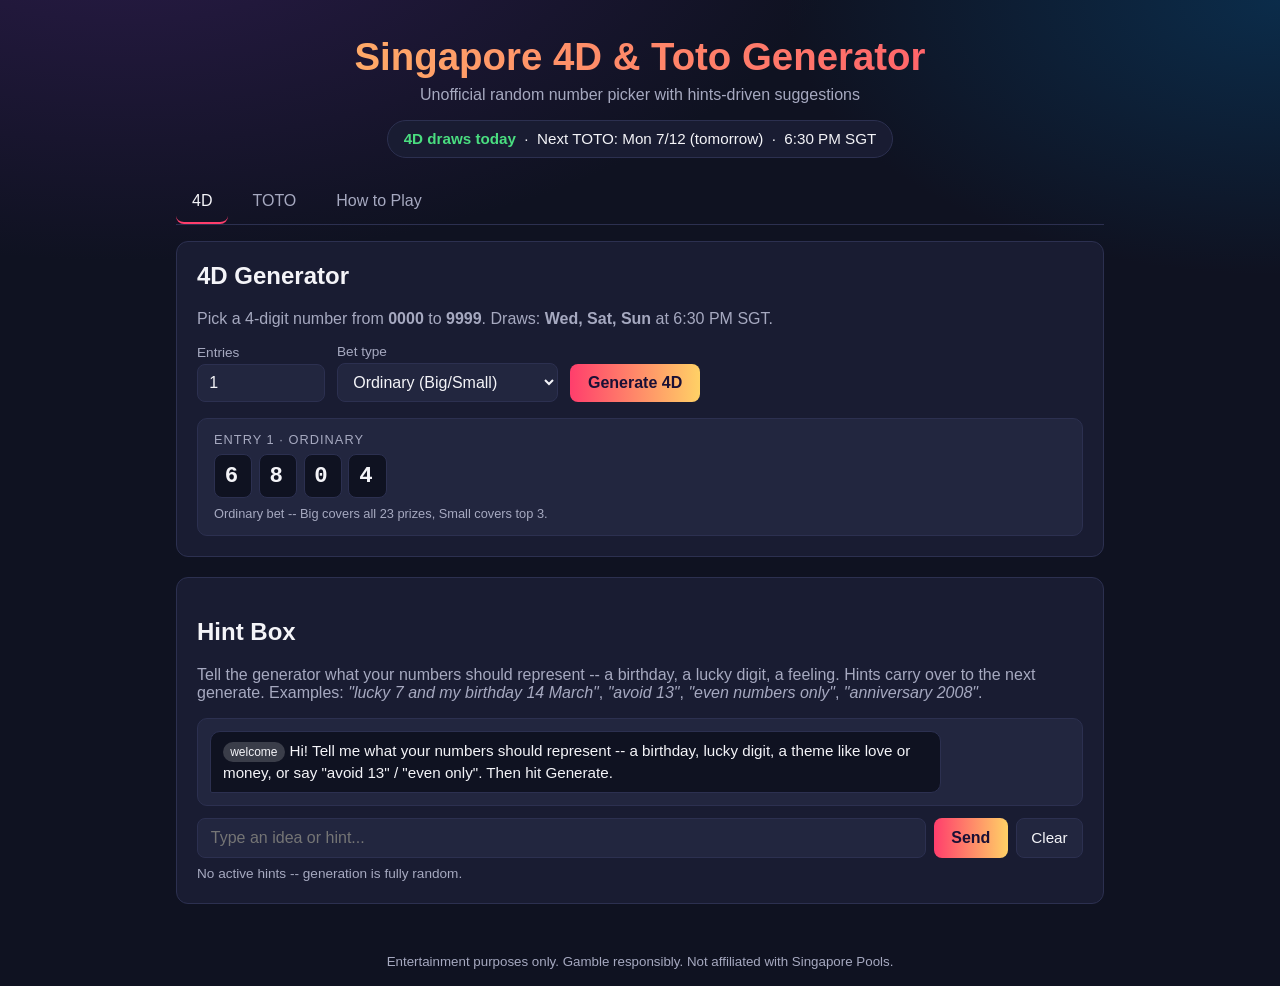
==== index.html @ f5177030 "Add Singapore 4D and Toto number generator Static web app (HTML/CSS/JS) that generates randomised 4D" ====
<!DOCTYPE html>
<html lang="en">
<head>
  <meta charset="UTF-8" />
  <meta name="viewport" content="width=device-width, initial-scale=1.0" />
  <title>SG 4D & Toto Number Generator</title>
  <link rel="stylesheet" href="styles.css" />
</head>
<body>
  <header class="hero">
    <h1>Singapore 4D & Toto Generator</h1>
    <p class="subtitle">Unofficial random number picker with hints-driven suggestions</p>
    <div id="draw-reminder" class="draw-reminder" aria-live="polite"></div>
  </header>

  <main class="container">
    <nav class="tabs" role="tablist">
      <button class="tab active" data-tab="four-d" role="tab" aria-selected="true">4D</button>
      <button class="tab" data-tab="toto" role="tab" aria-selected="false">TOTO</button>
      <button class="tab" data-tab="rules" role="tab" aria-selected="false">How to Play</button>
    </nav>

    <section id="four-d" class="panel active" role="tabpanel">
      <h2>4D Generator</h2>
      <p class="panel-desc">
        Pick a 4-digit number from <strong>0000</strong> to <strong>9999</strong>.
        Draws: <strong>Wed, Sat, Sun</strong> at 6:30 PM SGT.
      </p>

      <div class="controls">
        <label>
          Entries
          <input id="fourd-count" type="number" min="1" max="12" value="1" />
        </label>
        <label>
          Bet type
          <select id="fourd-bettype">
            <option value="ordinary">Ordinary (Big/Small)</option>
            <option value="ibet">iBet (all permutations)</option>
            <option value="roll">4D Roll (one rolling digit)</option>
            <option value="system">System Entry (24 perms)</option>
          </select>
        </label>
        <button id="fourd-generate" class="primary">Generate 4D</button>
      </div>

      <div id="fourd-results" class="results" aria-live="polite"></div>
    </section>

    <section id="toto" class="panel" role="tabpanel">
      <h2>Toto Generator</h2>
      <p class="panel-desc">
        Pick <strong>6 numbers</strong> from <strong>1 to 49</strong>. A 7th
        "additional number" is drawn for prize tiers.
        Draws: <strong>Mon, Thu</strong> at 6:30 PM SGT.
      </p>

      <div class="controls">
        <label>
          Boards
          <input id="toto-count" type="number" min="1" max="10" value="1" />
        </label>
        <label>
          Entry type
          <select id="toto-bettype">
            <option value="6">Ordinary (6 numbers)</option>
            <option value="7">System 7</option>
            <option value="8">System 8</option>
            <option value="9">System 9</option>
            <option value="10">System 10</option>
            <option value="11">System 11</option>
            <option value="12">System 12</option>
          </select>
        </label>
        <button id="toto-generate" class="primary">Generate Toto</button>
      </div>

      <div id="toto-results" class="results" aria-live="polite"></div>
    </section>

    <section id="rules" class="panel" role="tabpanel">
      <h2>How to Play</h2>

      <article>
        <h3>4D</h3>
        <ul>
          <li>Choose any 4-digit number from 0000 to 9999.</li>
          <li>Minimum bet: S$1 per entry.</li>
          <li>Each draw picks 23 winning numbers: 1st, 2nd, 3rd, 10 Starter, 10 Consolation.</li>
          <li>
            Bet types: <em>Ordinary</em> (Big covers all 23 prizes; Small covers top 3),
            <em>iBet</em> (wins if any permutation matches),
            <em>4D Roll</em> (one digit is a wildcard 0-9),
            <em>System Entry</em> (all 24 permutations of 4 unique digits).
          </li>
          <li>Draws: Wednesday, Saturday, Sunday at 6:30 PM.</li>
        </ul>
      </article>

      <article>
        <h3>Toto</h3>
        <ul>
          <li>Pick 6 numbers from 1 to 49. Minimum bet: S$1.</li>
          <li>Each draw: 6 winning numbers plus 1 additional number (for Groups 2 & 5).</li>
          <li>
            System entries: pick 7-12 numbers to cover every 6-number combination from
            your set (higher cost, higher coverage).
          </li>
          <li>System Roll: pick 5 numbers plus a rolling wildcard.</li>
          <li>Draws: Monday and Thursday at 6:30 PM.</li>
        </ul>
      </article>

      <p class="disclaimer">
        This tool is for entertainment only. It is not affiliated with Singapore Pools.
        Please gamble responsibly.
      </p>
    </section>

    <section class="chat-section">
      <h2>Hint Box</h2>
      <p class="panel-desc">
        Tell the generator what your numbers should represent -- a birthday, a
        lucky digit, a feeling. Hints carry over to the next generate.
        Examples: <em>"lucky 7 and my birthday 14 March"</em>, <em>"avoid 13"</em>,
        <em>"even numbers only"</em>, <em>"anniversary 2008"</em>.
      </p>
      <div id="chat-log" class="chat-log" aria-live="polite"></div>
      <form id="chat-form" class="chat-form">
        <input id="chat-input" type="text" placeholder="Type an idea or hint..." autocomplete="off" />
        <button type="submit" class="primary">Send</button>
        <button type="button" id="chat-clear">Clear</button>
      </form>
      <div id="chat-state" class="chat-state"></div>
    </section>
  </main>

  <footer class="footer">
    <small>Entertainment purposes only. Gamble responsibly. Not affiliated with Singapore Pools.</small>
  </footer>

  <script src="app.js"></script>
</body>
</html>
---- styles.css ----
:root {
  --bg: #0f1221;
  --panel: #191c32;
  --panel-2: #22263f;
  --accent: #ff3e6c;
  --accent-2: #ffd166;
  --text: #f4f4f8;
  --muted: #a6a9c0;
  --border: #2c3050;
  --good: #4ade80;
}

* { box-sizing: border-box; }

body {
  margin: 0;
  font-family: -apple-system, BlinkMacSystemFont, "Segoe UI", Roboto,
    "Helvetica Neue", Arial, sans-serif;
  background: radial-gradient(1200px 600px at 10% -10%, #2a1b48 0%, transparent 60%),
              radial-gradient(900px 500px at 100% 0%, #0b2c4a 0%, transparent 55%),
              var(--bg);
  color: var(--text);
  min-height: 100vh;
}

.hero {
  padding: 2.2rem 1.5rem 1.4rem;
  text-align: center;
}

.hero h1 {
  margin: 0 0 .4rem;
  font-size: clamp(1.6rem, 3vw, 2.4rem);
  background: linear-gradient(90deg, var(--accent-2), var(--accent));
  -webkit-background-clip: text;
  background-clip: text;
  color: transparent;
}

.subtitle {
  color: var(--muted);
  margin: 0;
}

.draw-reminder {
  margin-top: 1rem;
  display: inline-block;
  padding: .6rem 1rem;
  background: var(--panel);
  border: 1px solid var(--border);
  border-radius: 999px;
  color: var(--text);
  font-size: .95rem;
}

.draw-reminder .hot {
  color: var(--good);
  font-weight: 700;
}

.container {
  max-width: 960px;
  margin: 0 auto;
  padding: 0 1rem 2rem;
}

.tabs {
  display: flex;
  gap: .5rem;
  margin-bottom: 1rem;
  border-bottom: 1px solid var(--border);
}

.tab {
  background: transparent;
  border: 0;
  color: var(--muted);
  padding: .75rem 1rem;
  cursor: pointer;
  font-size: 1rem;
  border-bottom: 2px solid transparent;
  transition: color .15s, border-color .15s;
}

.tab.active {
  color: var(--text);
  border-bottom-color: var(--accent);
}

.tab:hover { color: var(--text); }

.panel {
  display: none;
  background: var(--panel);
  border: 1px solid var(--border);
  border-radius: 12px;
  padding: 1.25rem;
  margin-bottom: 1.25rem;
}

.panel.active { display: block; }

.panel h2 { margin-top: 0; }

.panel-desc {
  color: var(--muted);
  margin-top: 0;
}

.controls {
  display: flex;
  flex-wrap: wrap;
  gap: .75rem;
  align-items: end;
  margin: 1rem 0;
}

.controls label {
  display: flex;
  flex-direction: column;
  font-size: .85rem;
  color: var(--muted);
  gap: .25rem;
}

.controls input,
.controls select {
  background: var(--panel-2);
  color: var(--text);
  border: 1px solid var(--border);
  border-radius: 8px;
  padding: .55rem .7rem;
  font-size: 1rem;
  min-width: 8rem;
}

button.primary {
  background: linear-gradient(90deg, var(--accent), var(--accent-2));
  color: #1a1035;
  font-weight: 700;
  border: 0;
  border-radius: 8px;
  padding: .6rem 1.1rem;
  cursor: pointer;
  font-size: 1rem;
  transition: transform .08s;
}

button.primary:hover { transform: translateY(-1px); }

button {
  background: var(--panel-2);
  color: var(--text);
  border: 1px solid var(--border);
  border-radius: 8px;
  padding: .55rem .9rem;
  cursor: pointer;
  font-size: .95rem;
}

.results {
  margin-top: 1rem;
  display: flex;
  flex-direction: column;
  gap: .75rem;
}

.entry {
  background: var(--panel-2);
  border: 1px solid var(--border);
  border-radius: 10px;
  padding: .85rem 1rem;
}

.entry-label {
  font-size: .8rem;
  color: var(--muted);
  text-transform: uppercase;
  letter-spacing: .08em;
  margin-bottom: .4rem;
}

.numbers {
  display: flex;
  flex-wrap: wrap;
  gap: .4rem;
  align-items: center;
}

.ball {
  display: inline-flex;
  align-items: center;
  justify-content: center;
  width: 2.4rem;
  height: 2.4rem;
  border-radius: 50%;
  background: radial-gradient(circle at 30% 30%, #ffd7a1, var(--accent-2));
  color: #2a1a00;
  font-weight: 700;
  font-size: 1rem;
  box-shadow: 0 2px 6px rgba(0,0,0,.3);
}

.ball.additional {
  background: radial-gradient(circle at 30% 30%, #ffb3c7, var(--accent));
  color: #fff;
}

.digit-box {
  display: inline-flex;
  align-items: center;
  justify-content: center;
  min-width: 2.4rem;
  height: 2.8rem;
  border-radius: 8px;
  background: var(--bg);
  border: 1px solid var(--border);
  font-family: "SF Mono", Consolas, monospace;
  font-weight: 700;
  font-size: 1.4rem;
  padding: 0 .5rem;
  letter-spacing: .15em;
}

.meta {
  font-size: .8rem;
  color: var(--muted);
  margin-top: .5rem;
}

article {
  margin-bottom: 1rem;
}
article h3 {
  margin-bottom: .3rem;
  color: var(--accent-2);
}
article ul { margin-top: .3rem; }
article li { margin-bottom: .25rem; color: #d6d8e6; }

.disclaimer {
  color: var(--muted);
  font-style: italic;
  border-left: 3px solid var(--accent);
  padding-left: .75rem;
}

.chat-section {
  background: var(--panel);
  border: 1px solid var(--border);
  border-radius: 12px;
  padding: 1.25rem;
}

.chat-log {
  max-height: 260px;
  overflow-y: auto;
  background: var(--panel-2);
  border: 1px solid var(--border);
  border-radius: 10px;
  padding: .75rem;
  margin: .75rem 0;
  display: flex;
  flex-direction: column;
  gap: .5rem;
}

.chat-msg {
  padding: .5rem .75rem;
  border-radius: 10px;
  max-width: 85%;
  line-height: 1.4;
  font-size: .95rem;
}

.chat-msg.user {
  background: var(--accent);
  color: #fff;
  align-self: flex-end;
  border-bottom-right-radius: 2px;
}

.chat-msg.bot {
  background: var(--bg);
  border: 1px solid var(--border);
  color: var(--text);
  align-self: flex-start;
  border-bottom-left-radius: 2px;
}

.chat-msg .tag {
  display: inline-block;
  background: rgba(255,255,255,.18);
  padding: .1rem .45rem;
  border-radius: 999px;
  font-size: .75rem;
  margin-right: .3rem;
}

.chat-form {
  display: flex;
  gap: .5rem;
}

.chat-form input {
  flex: 1;
  background: var(--panel-2);
  color: var(--text);
  border: 1px solid var(--border);
  border-radius: 8px;
  padding: .65rem .8rem;
  font-size: 1rem;
}

.chat-state {
  margin-top: .5rem;
  color: var(--muted);
  font-size: .85rem;
  min-height: 1.2em;
}

.footer {
  text-align: center;
  color: var(--muted);
  padding: 1rem;
}

@media (max-width: 520px) {
  .controls label { flex: 1 1 45%; min-width: 0; }
  .controls input, .controls select { min-width: 0; width: 100%; }
  .ball { width: 2.1rem; height: 2.1rem; font-size: .9rem; }
  .digit-box { font-size: 1.2rem; min-width: 2rem; }
}
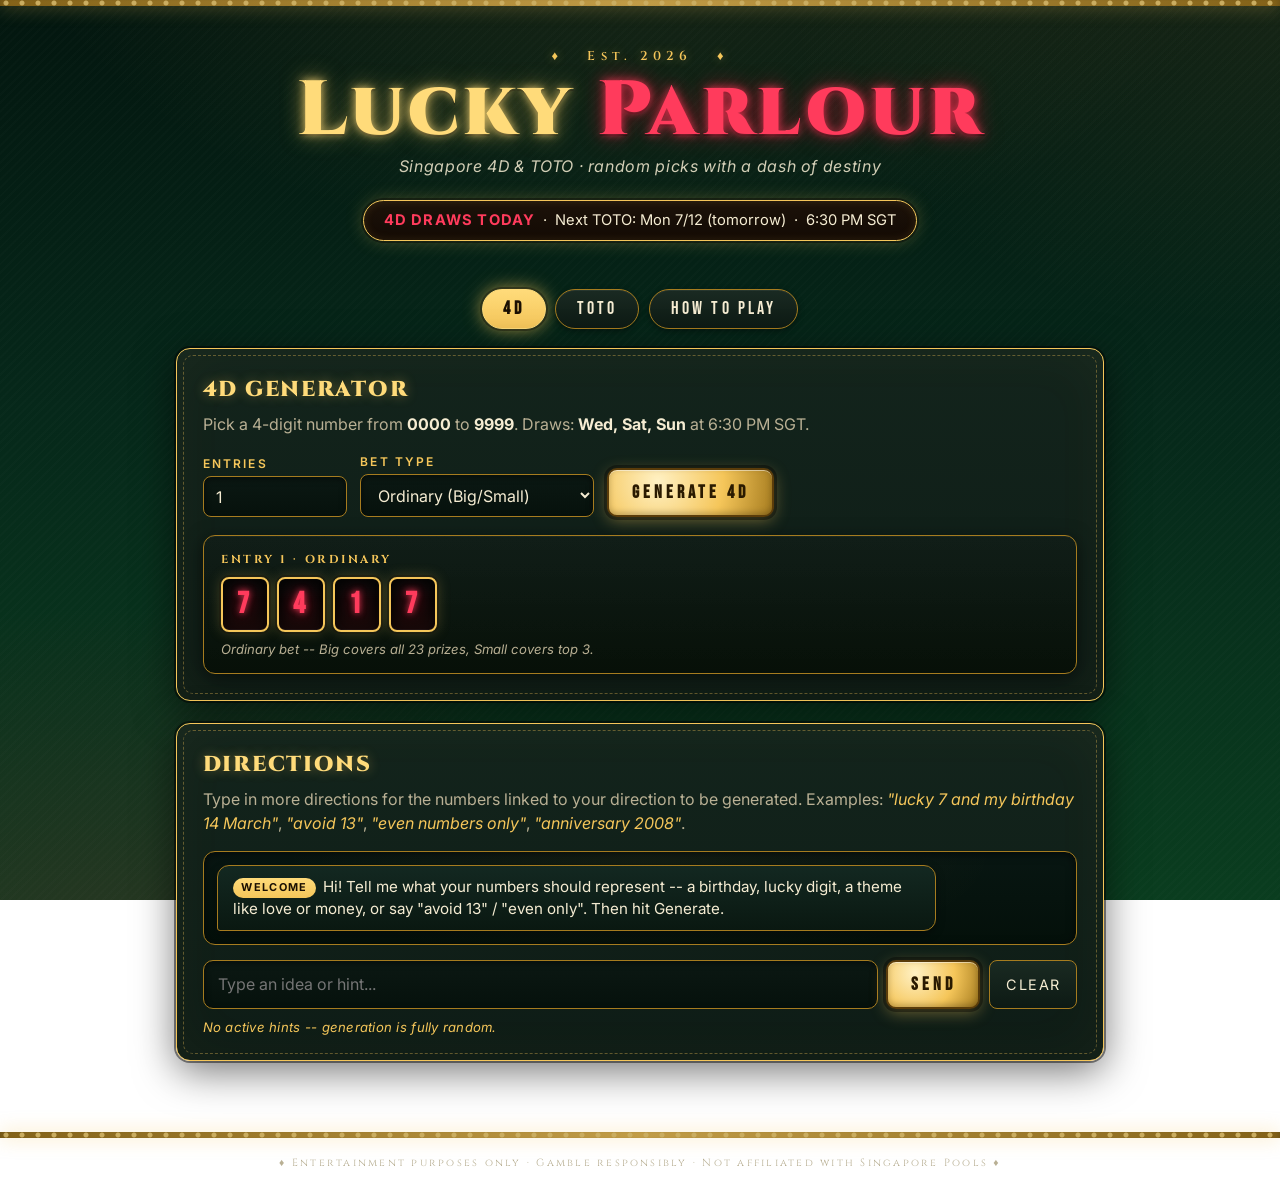
==== commit ee01b652: "Restyle with casino theme and rename Hint Box to Directions - Deep felt-green + gold-trim card panel" ====
--- a/index.html
+++ b/index.html
@@ -3,14 +3,22 @@
 <head>
   <meta charset="UTF-8" />
   <meta name="viewport" content="width=device-width, initial-scale=1.0" />
-  <title>SG 4D & Toto Number Generator</title>
+  <title>Lucky Parlour &middot; SG 4D & Toto</title>
+  <link rel="preconnect" href="https://fonts.googleapis.com" />
+  <link rel="preconnect" href="https://fonts.gstatic.com" crossorigin />
+  <link href="https://fonts.googleapis.com/css2?family=Cinzel:wght@600;700;900&family=Bebas+Neue&family=Inter:wght@400;500;700&display=swap" rel="stylesheet" />
   <link rel="stylesheet" href="styles.css" />
 </head>
 <body>
+  <div class="marquee-border top"></div>
+
   <header class="hero">
-    <h1>Singapore 4D & Toto Generator</h1>
-    <p class="subtitle">Unofficial random number picker with hints-driven suggestions</p>
-    <div id="draw-reminder" class="draw-reminder" aria-live="polite"></div>
+    <div class="hero-inner">
+      <div class="hero-eyebrow">&#9830; &nbsp; Est. 2026 &nbsp; &#9830;</div>
+      <h1><span class="glow-gold">Lucky</span> <span class="glow-red">Parlour</span></h1>
+      <p class="subtitle">Singapore 4D &amp; TOTO &middot; random picks with a dash of destiny</p>
+      <div id="draw-reminder" class="draw-reminder" aria-live="polite"></div>
+    </div>
   </header>
 
   <main class="container">
@@ -118,10 +126,9 @@
     </section>
 
     <section class="chat-section">
-      <h2>Hint Box</h2>
+      <h2>Directions</h2>
       <p class="panel-desc">
-        Tell the generator what your numbers should represent -- a birthday, a
-        lucky digit, a feeling. Hints carry over to the next generate.
+        Type in more directions for the numbers linked to your direction to be generated.
         Examples: <em>"lucky 7 and my birthday 14 March"</em>, <em>"avoid 13"</em>,
         <em>"even numbers only"</em>, <em>"anniversary 2008"</em>.
       </p>
@@ -135,8 +142,10 @@
     </section>
   </main>
 
+  <div class="marquee-border bottom"></div>
+
   <footer class="footer">
-    <small>Entertainment purposes only. Gamble responsibly. Not affiliated with Singapore Pools.</small>
+    <small>&#9830; Entertainment purposes only &middot; Gamble responsibly &middot; Not affiliated with Singapore Pools &#9830;</small>
   </footer>
 
   <script src="app.js"></script>
--- a/styles.css
+++ b/styles.css
@@ -1,333 +1,560 @@
+/* Lucky Parlour -- casino-styled theme */
+
 :root {
-  --bg: #0f1221;
-  --panel: #191c32;
-  --panel-2: #22263f;
-  --accent: #ff3e6c;
-  --accent-2: #ffd166;
-  --text: #f4f4f8;
-  --muted: #a6a9c0;
-  --border: #2c3050;
-  --good: #4ade80;
+  --felt-1: #0a3d1f;
+  --felt-2: #06281a;
+  --felt-3: #03160f;
+  --night: #0a0a0f;
+  --card: #13241c;
+  --card-2: #0e1c16;
+  --gold: #f5c65a;
+  --gold-bright: #ffdb7a;
+  --gold-deep: #a67c1f;
+  --red: #c8102e;
+  --red-bright: #ff3b5c;
+  --cream: #f5ecd2;
+  --text: #f6efd8;
+  --muted: #b9b094;
+  --border: rgba(245, 198, 90, 0.35);
 }
 
 * { box-sizing: border-box; }
+
+html, body { height: 100%; }
 
 body {
   margin: 0;
-  font-family: -apple-system, BlinkMacSystemFont, "Segoe UI", Roboto,
-    "Helvetica Neue", Arial, sans-serif;
-  background: radial-gradient(1200px 600px at 10% -10%, #2a1b48 0%, transparent 60%),
-              radial-gradient(900px 500px at 100% 0%, #0b2c4a 0%, transparent 55%),
-              var(--bg);
+  font-family: "Inter", -apple-system, BlinkMacSystemFont, "Segoe UI", Roboto, sans-serif;
   color: var(--text);
   min-height: 100vh;
-}
-
+  background:
+    radial-gradient(1200px 800px at 50% -20%, rgba(245,198,90,0.12) 0%, transparent 55%),
+    radial-gradient(1000px 700px at 10% 110%, rgba(200,16,46,0.18) 0%, transparent 55%),
+    radial-gradient(900px 600px at 100% 0%, rgba(245,198,90,0.08) 0%, transparent 55%),
+    repeating-linear-gradient(135deg, rgba(255,255,255,0.012) 0 2px, transparent 2px 6px),
+    linear-gradient(180deg, var(--felt-3) 0%, var(--felt-2) 45%, var(--felt-1) 100%);
+  background-attachment: fixed;
+}
+
+/* ---- Marquee / neon light border ---- */
+.marquee-border {
+  position: relative;
+  height: 6px;
+  background:
+    radial-gradient(circle at 6px 3px, var(--gold-bright) 0 2px, transparent 3px) 0 0 / 16px 6px repeat-x,
+    linear-gradient(90deg, var(--gold-deep), var(--gold), var(--gold-deep));
+  box-shadow: 0 0 18px rgba(245,198,90,0.5), inset 0 0 10px rgba(0,0,0,0.4);
+  animation: blink 1.6s infinite linear;
+}
+.marquee-border.top { margin-bottom: 0; }
+.marquee-border.bottom { margin-top: 1rem; }
+
+@keyframes blink {
+  0%, 100% { filter: brightness(1); }
+  50% { filter: brightness(1.35); }
+}
+
+/* ---- Hero ---- */
 .hero {
-  padding: 2.2rem 1.5rem 1.4rem;
+  padding: 2.6rem 1rem 1.6rem;
   text-align: center;
+  position: relative;
+}
+
+.hero-inner { max-width: 960px; margin: 0 auto; }
+
+.hero-eyebrow {
+  font-family: "Cinzel", serif;
+  font-weight: 600;
+  letter-spacing: 0.4em;
+  color: var(--gold);
+  font-size: 0.8rem;
+  margin-bottom: 0.5rem;
+  text-shadow: 0 0 10px rgba(245,198,90,0.4);
 }
 
 .hero h1 {
-  margin: 0 0 .4rem;
-  font-size: clamp(1.6rem, 3vw, 2.4rem);
-  background: linear-gradient(90deg, var(--accent-2), var(--accent));
-  -webkit-background-clip: text;
-  background-clip: text;
-  color: transparent;
+  font-family: "Cinzel", serif;
+  font-weight: 900;
+  font-size: clamp(2.4rem, 6vw, 4.8rem);
+  margin: 0.3rem 0 0.4rem;
+  letter-spacing: 0.05em;
+  line-height: 1;
+}
+
+.glow-gold {
+  color: var(--gold-bright);
+  text-shadow:
+    0 0 8px rgba(255,219,122,0.8),
+    0 0 22px rgba(245,198,90,0.6),
+    0 2px 0 rgba(0,0,0,0.5);
+}
+.glow-red {
+  color: var(--red-bright);
+  text-shadow:
+    0 0 8px rgba(255,59,92,0.8),
+    0 0 22px rgba(200,16,46,0.7),
+    0 2px 0 rgba(0,0,0,0.5);
 }
 
 .subtitle {
-  color: var(--muted);
-  margin: 0;
-}
-
+  color: var(--cream);
+  opacity: 0.85;
+  font-style: italic;
+  margin: 0.4rem 0 1rem;
+  letter-spacing: 0.04em;
+}
+
+/* ---- Draw reminder pill ---- */
 .draw-reminder {
-  margin-top: 1rem;
+  margin-top: 0.5rem;
   display: inline-block;
-  padding: .6rem 1rem;
-  background: var(--panel);
-  border: 1px solid var(--border);
+  padding: 0.65rem 1.25rem;
+  background: linear-gradient(180deg, #1c1209, #130a04);
+  border: 1.5px solid var(--gold);
   border-radius: 999px;
-  color: var(--text);
-  font-size: .95rem;
+  color: var(--cream);
+  font-size: 0.92rem;
+  box-shadow:
+    0 0 0 2px rgba(0,0,0,0.4),
+    0 0 18px rgba(245,198,90,0.28),
+    inset 0 0 10px rgba(245,198,90,0.12);
 }
 
 .draw-reminder .hot {
-  color: var(--good);
+  color: var(--red-bright);
   font-weight: 700;
-}
-
+  text-transform: uppercase;
+  letter-spacing: 0.08em;
+  animation: pulse 1.2s infinite;
+}
+
+@keyframes pulse {
+  0%, 100% { text-shadow: 0 0 8px rgba(255,59,92,0.7); }
+  50% { text-shadow: 0 0 18px rgba(255,59,92,1), 0 0 28px rgba(200,16,46,0.8); }
+}
+
+/* ---- Container ---- */
 .container {
   max-width: 960px;
   margin: 0 auto;
   padding: 0 1rem 2rem;
 }
 
+/* ---- Tabs as chips ---- */
 .tabs {
   display: flex;
-  gap: .5rem;
-  margin-bottom: 1rem;
-  border-bottom: 1px solid var(--border);
+  gap: 0.6rem;
+  flex-wrap: wrap;
+  margin: 1.4rem 0 1.2rem;
+  justify-content: center;
 }
 
 .tab {
-  background: transparent;
-  border: 0;
-  color: var(--muted);
-  padding: .75rem 1rem;
+  font-family: "Bebas Neue", "Cinzel", serif;
+  background: linear-gradient(180deg, #1a2a22, #0d1a14);
+  border: 1.5px solid var(--gold-deep);
+  color: var(--cream);
+  padding: 0.55rem 1.3rem;
   cursor: pointer;
-  font-size: 1rem;
-  border-bottom: 2px solid transparent;
-  transition: color .15s, border-color .15s;
-}
-
+  font-size: 1.1rem;
+  letter-spacing: 0.18em;
+  border-radius: 999px;
+  transition: all 0.2s;
+  text-transform: uppercase;
+  box-shadow: inset 0 1px 0 rgba(255,255,255,0.06), 0 2px 6px rgba(0,0,0,0.4);
+}
+.tab:hover {
+  color: var(--gold-bright);
+  border-color: var(--gold);
+  box-shadow: inset 0 1px 0 rgba(255,255,255,0.08), 0 0 14px rgba(245,198,90,0.4);
+}
 .tab.active {
-  color: var(--text);
-  border-bottom-color: var(--accent);
-}
-
-.tab:hover { color: var(--text); }
-
-.panel {
+  color: #1a0f02;
+  background: linear-gradient(180deg, var(--gold-bright), var(--gold));
+  border-color: var(--gold-bright);
+  box-shadow: 0 0 0 2px rgba(0,0,0,0.35), 0 0 18px rgba(245,198,90,0.7);
+  font-weight: 700;
+}
+
+/* ---- Panels styled like card table felt with gold trim ---- */
+.panel, .chat-section {
   display: none;
-  background: var(--panel);
-  border: 1px solid var(--border);
-  border-radius: 12px;
-  padding: 1.25rem;
-  margin-bottom: 1.25rem;
+  background:
+    radial-gradient(800px 300px at 50% -50%, rgba(245,198,90,0.08), transparent 60%),
+    linear-gradient(180deg, var(--card), var(--card-2));
+  border: 1.5px solid var(--gold);
+  border-radius: 14px;
+  padding: 1.6rem;
+  margin-bottom: 1.4rem;
+  position: relative;
+  box-shadow:
+    0 0 0 2px rgba(0,0,0,0.45),
+    0 10px 40px rgba(0,0,0,0.55),
+    inset 0 0 60px rgba(245,198,90,0.04);
+}
+.panel::before, .chat-section::before {
+  content: "";
+  position: absolute;
+  inset: 6px;
+  border: 1px dashed rgba(245,198,90,0.35);
+  border-radius: 10px;
+  pointer-events: none;
 }
 
 .panel.active { display: block; }
-
-.panel h2 { margin-top: 0; }
+.chat-section { display: block; }
+
+.panel h2, .chat-section h2 {
+  font-family: "Cinzel", serif;
+  font-weight: 900;
+  color: var(--gold-bright);
+  text-shadow: 0 0 12px rgba(245,198,90,0.4);
+  margin: 0 0 0.5rem;
+  letter-spacing: 0.08em;
+  text-transform: uppercase;
+  font-size: 1.35rem;
+}
 
 .panel-desc {
   color: var(--muted);
   margin-top: 0;
-}
-
+  line-height: 1.5;
+}
+.panel-desc em { color: var(--gold); font-style: italic; }
+.panel-desc strong { color: var(--cream); }
+
+/* ---- Controls ---- */
 .controls {
   display: flex;
   flex-wrap: wrap;
-  gap: .75rem;
+  gap: 0.85rem;
   align-items: end;
-  margin: 1rem 0;
+  margin: 1.1rem 0;
 }
 
 .controls label {
   display: flex;
   flex-direction: column;
-  font-size: .85rem;
-  color: var(--muted);
-  gap: .25rem;
+  font-size: 0.75rem;
+  letter-spacing: 0.18em;
+  text-transform: uppercase;
+  color: var(--gold);
+  gap: 0.35rem;
+  font-weight: 600;
 }
 
 .controls input,
 .controls select {
-  background: var(--panel-2);
-  color: var(--text);
-  border: 1px solid var(--border);
+  background: linear-gradient(180deg, #0b1813, #06110c);
+  color: var(--cream);
+  border: 1.5px solid var(--gold-deep);
   border-radius: 8px;
-  padding: .55rem .7rem;
+  padding: 0.6rem 0.8rem;
   font-size: 1rem;
-  min-width: 8rem;
-}
-
+  min-width: 9rem;
+  font-family: inherit;
+  box-shadow: inset 0 2px 6px rgba(0,0,0,0.5);
+  transition: border-color 0.15s, box-shadow 0.15s;
+}
+.controls input:focus,
+.controls select:focus {
+  outline: none;
+  border-color: var(--gold);
+  box-shadow: inset 0 2px 6px rgba(0,0,0,0.5), 0 0 12px rgba(245,198,90,0.35);
+}
+
+/* ---- Primary button -- poker chip vibe ---- */
 button.primary {
-  background: linear-gradient(90deg, var(--accent), var(--accent-2));
-  color: #1a1035;
+  font-family: "Bebas Neue", "Cinzel", serif;
+  background:
+    radial-gradient(circle at 30% 25%, #fff1c4, var(--gold) 55%, var(--gold-deep) 100%);
+  color: #2a1a00;
   font-weight: 700;
-  border: 0;
+  border: 2px solid #5a3c0a;
+  border-radius: 10px;
+  padding: 0.7rem 1.4rem;
+  cursor: pointer;
+  font-size: 1.15rem;
+  letter-spacing: 0.22em;
+  text-transform: uppercase;
+  box-shadow:
+    0 0 0 3px rgba(0,0,0,0.4),
+    0 4px 16px rgba(245,198,90,0.4),
+    inset 0 1px 0 rgba(255,255,255,0.5),
+    inset 0 -2px 6px rgba(0,0,0,0.25);
+  transition: transform 0.08s, box-shadow 0.15s;
+}
+button.primary:hover {
+  transform: translateY(-1px);
+  box-shadow:
+    0 0 0 3px rgba(0,0,0,0.4),
+    0 6px 22px rgba(255,219,122,0.55),
+    inset 0 1px 0 rgba(255,255,255,0.55),
+    inset 0 -2px 6px rgba(0,0,0,0.25);
+}
+button.primary:active { transform: translateY(1px); }
+
+button {
+  background: linear-gradient(180deg, #1a2a22, #0d1a14);
+  color: var(--cream);
+  border: 1.5px solid var(--gold-deep);
   border-radius: 8px;
-  padding: .6rem 1.1rem;
+  padding: 0.55rem 1rem;
   cursor: pointer;
-  font-size: 1rem;
-  transition: transform .08s;
-}
-
-button.primary:hover { transform: translateY(-1px); }
-
-button {
-  background: var(--panel-2);
-  color: var(--text);
-  border: 1px solid var(--border);
-  border-radius: 8px;
-  padding: .55rem .9rem;
-  cursor: pointer;
-  font-size: .95rem;
-}
-
+  font-size: 0.9rem;
+  font-family: inherit;
+  letter-spacing: 0.1em;
+  text-transform: uppercase;
+}
+button:hover { border-color: var(--gold); color: var(--gold-bright); }
+
+/* ---- Results ---- */
 .results {
   margin-top: 1rem;
   display: flex;
   flex-direction: column;
-  gap: .75rem;
+  gap: 0.85rem;
 }
 
 .entry {
-  background: var(--panel-2);
-  border: 1px solid var(--border);
-  border-radius: 10px;
-  padding: .85rem 1rem;
+  background:
+    linear-gradient(180deg, rgba(255,255,255,0.02), transparent),
+    linear-gradient(180deg, #0c1913, #071008);
+  border: 1px solid var(--gold-deep);
+  border-radius: 12px;
+  padding: 1rem 1.1rem;
+  box-shadow:
+    inset 0 1px 0 rgba(255,255,255,0.04),
+    0 4px 18px rgba(0,0,0,0.5);
+  position: relative;
 }
 
 .entry-label {
-  font-size: .8rem;
-  color: var(--muted);
-  text-transform: uppercase;
-  letter-spacing: .08em;
-  margin-bottom: .4rem;
+  font-family: "Cinzel", serif;
+  font-size: 0.72rem;
+  color: var(--gold);
+  text-transform: uppercase;
+  letter-spacing: 0.22em;
+  margin-bottom: 0.65rem;
+  font-weight: 700;
 }
 
 .numbers {
   display: flex;
   flex-wrap: wrap;
-  gap: .4rem;
+  gap: 0.5rem;
   align-items: center;
 }
 
+/* Toto ball -- poker chip style */
 .ball {
+  --size: 2.7rem;
   display: inline-flex;
   align-items: center;
   justify-content: center;
-  width: 2.4rem;
-  height: 2.4rem;
+  width: var(--size);
+  height: var(--size);
   border-radius: 50%;
-  background: radial-gradient(circle at 30% 30%, #ffd7a1, var(--accent-2));
-  color: #2a1a00;
-  font-weight: 700;
+  font-family: "Cinzel", serif;
+  font-weight: 900;
   font-size: 1rem;
-  box-shadow: 0 2px 6px rgba(0,0,0,.3);
+  color: #1a0f02;
+  background:
+    radial-gradient(circle at 30% 28%, #fff3c9, #f3c658 52%, #9b7222 100%);
+  border: 3px solid rgba(0,0,0,0.35);
+  box-shadow:
+    0 0 0 2px rgba(245,198,90,0.5),
+    0 3px 10px rgba(0,0,0,0.5),
+    inset 0 1px 2px rgba(255,255,255,0.6),
+    inset 0 -3px 6px rgba(0,0,0,0.25);
+  position: relative;
+}
+.ball::before {
+  content: "";
+  position: absolute;
+  inset: 4px;
+  border-radius: 50%;
+  border: 1.5px dashed rgba(0,0,0,0.35);
 }
 
 .ball.additional {
-  background: radial-gradient(circle at 30% 30%, #ffb3c7, var(--accent));
+  background:
+    radial-gradient(circle at 30% 28%, #ffd4dc, #e23d5a 50%, #7e0a1c 100%);
   color: #fff;
-}
-
+  box-shadow:
+    0 0 0 2px rgba(255,59,92,0.55),
+    0 3px 10px rgba(0,0,0,0.5),
+    inset 0 1px 2px rgba(255,255,255,0.45),
+    inset 0 -3px 6px rgba(0,0,0,0.25);
+}
+
+/* 4D digit -- slot machine window */
 .digit-box {
   display: inline-flex;
   align-items: center;
   justify-content: center;
-  min-width: 2.4rem;
-  height: 2.8rem;
+  min-width: 3rem;
+  height: 3.4rem;
   border-radius: 8px;
-  background: var(--bg);
-  border: 1px solid var(--border);
-  font-family: "SF Mono", Consolas, monospace;
+  background:
+    linear-gradient(180deg, rgba(255,255,255,0.04), transparent 40%),
+    linear-gradient(180deg, #050505, #1a0a0a);
+  border: 2px solid var(--gold);
+  font-family: "Bebas Neue", "Courier New", monospace;
   font-weight: 700;
-  font-size: 1.4rem;
-  padding: 0 .5rem;
-  letter-spacing: .15em;
+  font-size: 1.9rem;
+  padding: 0 0.6rem;
+  letter-spacing: 0.15em;
+  color: var(--red-bright);
+  text-shadow:
+    0 0 6px rgba(255,59,92,0.9),
+    0 0 16px rgba(200,16,46,0.7);
+  box-shadow:
+    inset 0 6px 14px rgba(0,0,0,0.8),
+    inset 0 -1px 0 rgba(255,255,255,0.06),
+    0 0 14px rgba(245,198,90,0.25),
+    0 0 0 2px rgba(0,0,0,0.4);
 }
 
 .meta {
-  font-size: .8rem;
+  font-size: 0.82rem;
   color: var(--muted);
-  margin-top: .5rem;
-}
-
-article {
-  margin-bottom: 1rem;
-}
+  margin-top: 0.6rem;
+  font-style: italic;
+  display: flex;
+  align-items: center;
+  gap: 0.4rem;
+  flex-wrap: wrap;
+}
+
+/* Rules */
+article { margin-bottom: 1rem; }
 article h3 {
-  margin-bottom: .3rem;
-  color: var(--accent-2);
-}
-article ul { margin-top: .3rem; }
-article li { margin-bottom: .25rem; color: #d6d8e6; }
+  font-family: "Cinzel", serif;
+  margin-bottom: 0.3rem;
+  color: var(--gold-bright);
+  letter-spacing: 0.12em;
+  text-transform: uppercase;
+  text-shadow: 0 0 10px rgba(245,198,90,0.3);
+}
+article ul { margin-top: 0.3rem; color: var(--cream); }
+article li { margin-bottom: 0.3rem; }
+article li em { color: var(--gold); font-style: italic; }
 
 .disclaimer {
   color: var(--muted);
   font-style: italic;
-  border-left: 3px solid var(--accent);
-  padding-left: .75rem;
-}
-
-.chat-section {
-  background: var(--panel);
-  border: 1px solid var(--border);
+  border-left: 3px solid var(--red-bright);
+  padding-left: 0.8rem;
+  margin-top: 1rem;
+}
+
+/* ---- Chat / Directions section ---- */
+.chat-log {
+  max-height: 300px;
+  overflow-y: auto;
+  background:
+    radial-gradient(600px 200px at 50% 0%, rgba(245,198,90,0.05), transparent 60%),
+    linear-gradient(180deg, #081612, #04100a);
+  border: 1.5px solid var(--gold-deep);
   border-radius: 12px;
-  padding: 1.25rem;
-}
-
-.chat-log {
-  max-height: 260px;
-  overflow-y: auto;
-  background: var(--panel-2);
-  border: 1px solid var(--border);
-  border-radius: 10px;
-  padding: .75rem;
-  margin: .75rem 0;
+  padding: 0.85rem;
+  margin: 0.9rem 0;
   display: flex;
   flex-direction: column;
-  gap: .5rem;
+  gap: 0.6rem;
+  box-shadow: inset 0 2px 10px rgba(0,0,0,0.6);
 }
 
 .chat-msg {
-  padding: .5rem .75rem;
-  border-radius: 10px;
+  padding: 0.6rem 0.9rem;
+  border-radius: 12px;
   max-width: 85%;
-  line-height: 1.4;
-  font-size: .95rem;
+  line-height: 1.45;
+  font-size: 0.95rem;
+  box-shadow: 0 3px 8px rgba(0,0,0,0.4);
 }
 
 .chat-msg.user {
-  background: var(--accent);
+  background: linear-gradient(180deg, var(--red-bright), var(--red));
   color: #fff;
   align-self: flex-end;
-  border-bottom-right-radius: 2px;
+  border-bottom-right-radius: 3px;
+  border: 1px solid rgba(0,0,0,0.3);
+  text-shadow: 0 1px 0 rgba(0,0,0,0.25);
 }
 
 .chat-msg.bot {
-  background: var(--bg);
-  border: 1px solid var(--border);
-  color: var(--text);
+  background: linear-gradient(180deg, #132821, #0a1811);
+  border: 1px solid var(--gold-deep);
+  color: var(--cream);
   align-self: flex-start;
-  border-bottom-left-radius: 2px;
+  border-bottom-left-radius: 3px;
 }
 
 .chat-msg .tag {
   display: inline-block;
-  background: rgba(255,255,255,.18);
-  padding: .1rem .45rem;
+  background: linear-gradient(180deg, var(--gold-bright), var(--gold));
+  color: #1a0f02;
+  padding: 0.12rem 0.55rem;
   border-radius: 999px;
-  font-size: .75rem;
-  margin-right: .3rem;
+  font-size: 0.68rem;
+  margin-right: 0.4rem;
+  font-weight: 700;
+  letter-spacing: 0.12em;
+  text-transform: uppercase;
+  vertical-align: middle;
 }
 
 .chat-form {
   display: flex;
-  gap: .5rem;
+  gap: 0.55rem;
 }
 
 .chat-form input {
   flex: 1;
-  background: var(--panel-2);
-  color: var(--text);
-  border: 1px solid var(--border);
-  border-radius: 8px;
-  padding: .65rem .8rem;
+  background: linear-gradient(180deg, #0b1813, #06110c);
+  color: var(--cream);
+  border: 1.5px solid var(--gold-deep);
+  border-radius: 10px;
+  padding: 0.7rem 0.9rem;
   font-size: 1rem;
+  font-family: inherit;
+  box-shadow: inset 0 2px 6px rgba(0,0,0,0.5);
+}
+.chat-form input:focus {
+  outline: none;
+  border-color: var(--gold);
+  box-shadow: inset 0 2px 6px rgba(0,0,0,0.5), 0 0 12px rgba(245,198,90,0.35);
 }
 
 .chat-state {
-  margin-top: .5rem;
-  color: var(--muted);
-  font-size: .85rem;
+  margin-top: 0.6rem;
+  color: var(--gold);
+  font-size: 0.82rem;
   min-height: 1.2em;
-}
-
+  font-style: italic;
+  letter-spacing: 0.02em;
+}
+
+/* ---- Footer ---- */
 .footer {
   text-align: center;
   color: var(--muted);
   padding: 1rem;
-}
-
+  font-family: "Cinzel", serif;
+  letter-spacing: 0.18em;
+  font-size: 0.78rem;
+}
+
+/* ---- Mobile ---- */
 @media (max-width: 520px) {
+  .hero h1 { font-size: 2.4rem; }
   .controls label { flex: 1 1 45%; min-width: 0; }
   .controls input, .controls select { min-width: 0; width: 100%; }
-  .ball { width: 2.1rem; height: 2.1rem; font-size: .9rem; }
-  .digit-box { font-size: 1.2rem; min-width: 2rem; }
-}
+  .ball { --size: 2.3rem; font-size: 0.85rem; }
+  .digit-box { font-size: 1.5rem; min-width: 2.4rem; height: 3rem; }
+  .tab { padding: 0.5rem 1rem; font-size: 1rem; }
+  .panel, .chat-section { padding: 1.1rem; }
+}
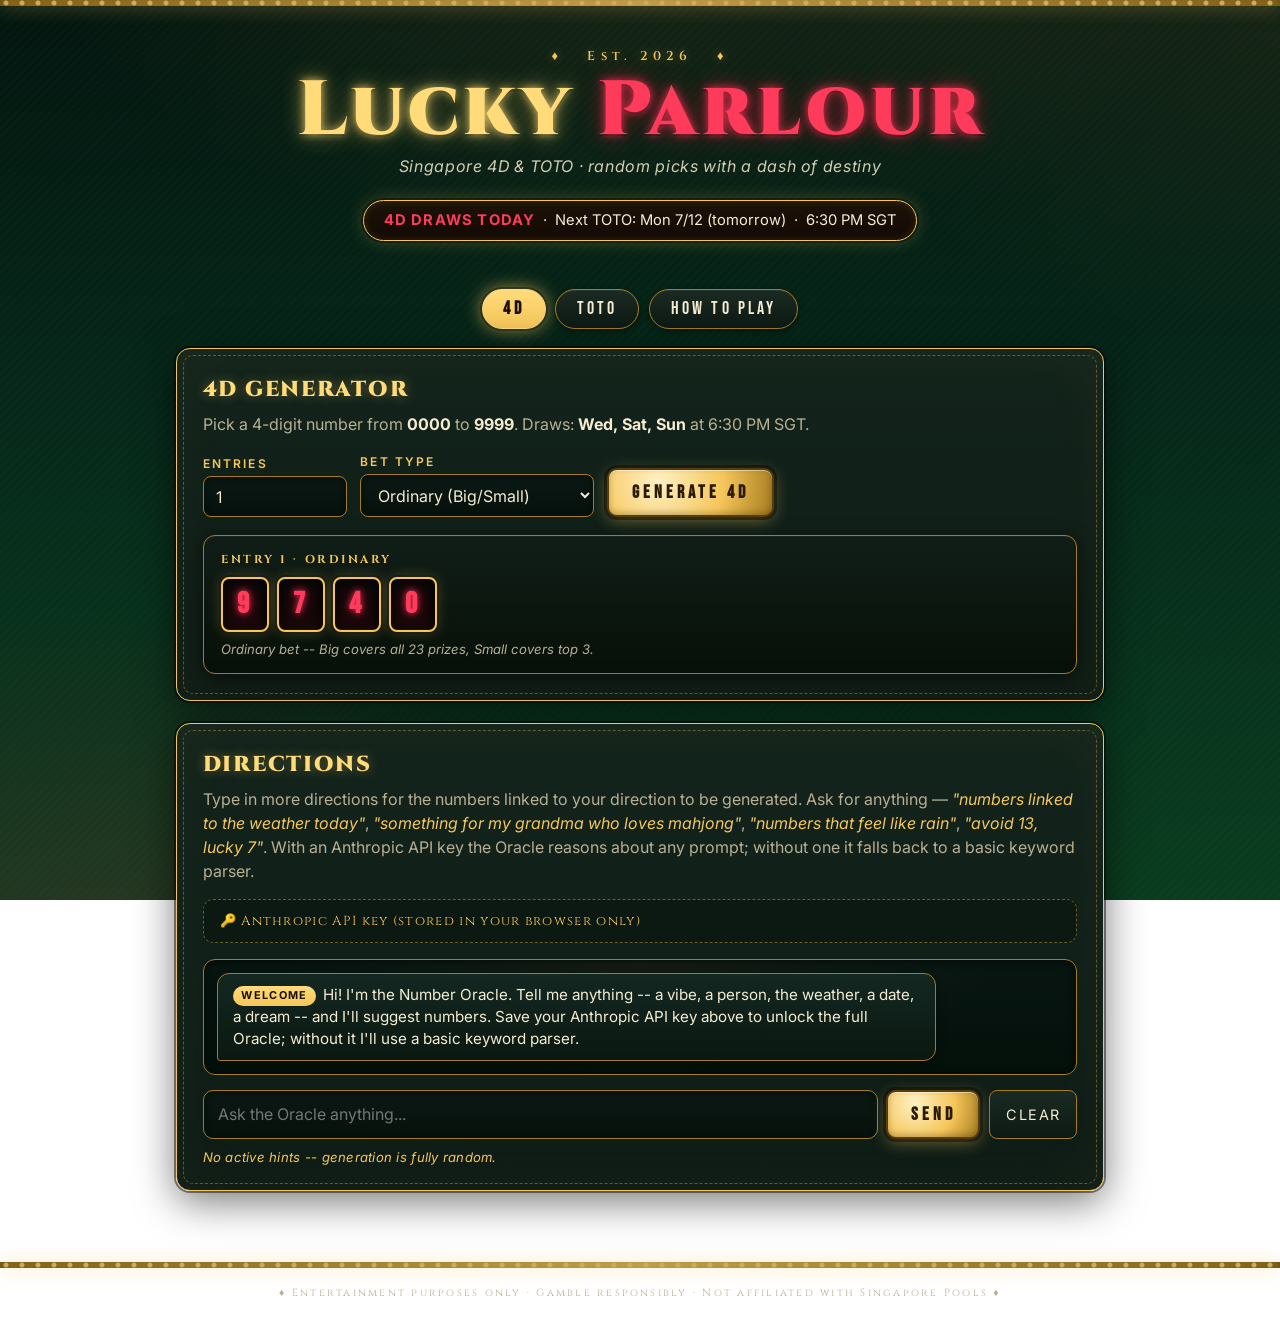
==== commit 5e16ccfa: "Wire Directions chat to Claude API for smart number generation Replaces the regex-based hint parser " ====
--- a/index.html
+++ b/index.html
@@ -129,12 +129,33 @@
       <h2>Directions</h2>
       <p class="panel-desc">
         Type in more directions for the numbers linked to your direction to be generated.
-        Examples: <em>"lucky 7 and my birthday 14 March"</em>, <em>"avoid 13"</em>,
-        <em>"even numbers only"</em>, <em>"anniversary 2008"</em>.
+        Ask for anything &mdash; <em>"numbers linked to the weather today"</em>,
+        <em>"something for my grandma who loves mahjong"</em>,
+        <em>"numbers that feel like rain"</em>, <em>"avoid 13, lucky 7"</em>.
+        With an Anthropic API key the Oracle reasons about any prompt; without one
+        it falls back to a basic keyword parser.
       </p>
+
+      <details class="api-key-box">
+        <summary>&#128273; Anthropic API key (stored in your browser only)</summary>
+        <div class="api-key-inner">
+          <p class="muted">
+            Get a key at <code>console.anthropic.com</code>. It's saved to your
+            browser's localStorage and sent directly to Anthropic &mdash; never
+            to anyone else.
+          </p>
+          <div class="api-key-row">
+            <input id="api-key-input" type="password" placeholder="sk-ant-..." autocomplete="off" />
+            <button type="button" id="api-key-save" class="primary">Save</button>
+            <button type="button" id="api-key-clear">Remove</button>
+          </div>
+          <div id="api-key-status" class="chat-state"></div>
+        </div>
+      </details>
+
       <div id="chat-log" class="chat-log" aria-live="polite"></div>
       <form id="chat-form" class="chat-form">
-        <input id="chat-input" type="text" placeholder="Type an idea or hint..." autocomplete="off" />
+        <input id="chat-input" type="text" placeholder="Ask the Oracle anything..." autocomplete="off" />
         <button type="submit" class="primary">Send</button>
         <button type="button" id="chat-clear">Clear</button>
       </form>
--- a/styles.css
+++ b/styles.css
@@ -538,6 +538,73 @@
   letter-spacing: 0.02em;
 }
 
+/* ---- API key disclosure ---- */
+.api-key-box {
+  margin: 0 0 1rem;
+  border: 1px dashed rgba(245,198,90,0.4);
+  border-radius: 10px;
+  background: rgba(0,0,0,0.25);
+  padding: 0.2rem 0.8rem;
+  position: relative;
+  z-index: 1;
+}
+.api-key-box summary {
+  cursor: pointer;
+  color: var(--gold);
+  font-family: "Cinzel", serif;
+  letter-spacing: 0.1em;
+  font-size: 0.82rem;
+  padding: 0.55rem 0.2rem;
+  list-style: none;
+  user-select: none;
+}
+.api-key-box summary::-webkit-details-marker { display: none; }
+.api-key-box[open] summary { color: var(--gold-bright); }
+.api-key-inner {
+  padding: 0.4rem 0 0.8rem;
+  font-size: 0.85rem;
+}
+.api-key-inner .muted {
+  color: var(--muted);
+  margin: 0 0 0.6rem;
+  font-size: 0.8rem;
+}
+.api-key-inner code {
+  background: rgba(245,198,90,0.08);
+  padding: 1px 5px;
+  border-radius: 3px;
+  color: var(--gold-bright);
+  font-size: 0.78rem;
+}
+.api-key-row {
+  display: flex;
+  gap: 0.5rem;
+  flex-wrap: wrap;
+}
+.api-key-row input {
+  flex: 1 1 240px;
+  padding: 0.55rem 0.7rem;
+  background: rgba(0,0,0,0.55);
+  border: 1px solid rgba(245,198,90,0.35);
+  border-radius: 6px;
+  color: var(--gold-bright);
+  font-family: "Inter", sans-serif;
+  font-size: 0.88rem;
+  letter-spacing: 0.04em;
+}
+.api-key-row input:focus {
+  outline: none;
+  border-color: var(--gold);
+  box-shadow: 0 0 0 3px rgba(245,198,90,0.15);
+}
+.api-key-row button {
+  padding: 0.55rem 0.9rem;
+  font-size: 0.82rem;
+}
+#api-key-status {
+  margin-top: 0.5rem;
+}
+
 /* ---- Footer ---- */
 .footer {
   text-align: center;
